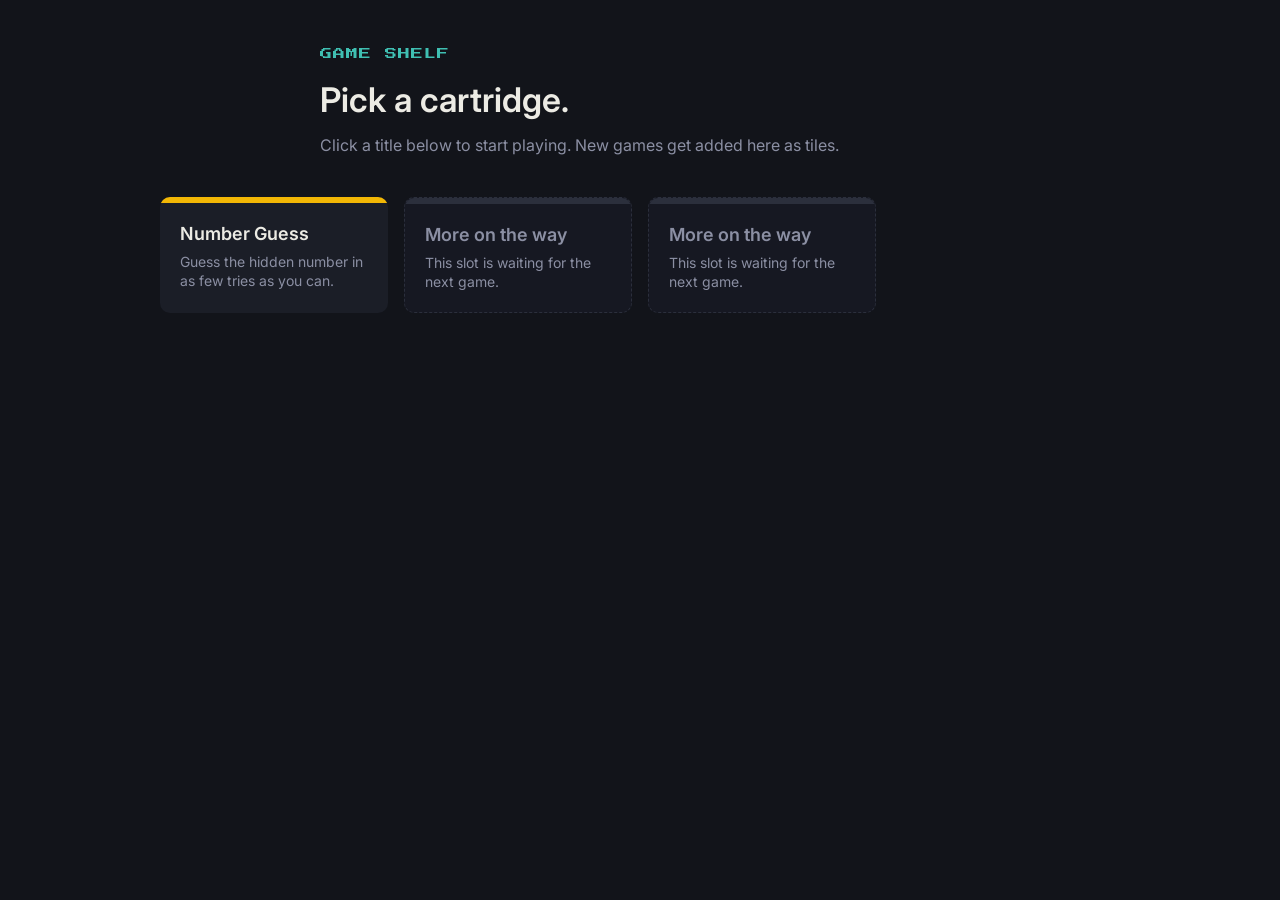
==== index.html @ e960b830 "Add files via upload" ====
<!DOCTYPE html>
<html lang="en">
<head>
<meta charset="UTF-8">
<meta name="viewport" content="width=device-width, initial-scale=1.0">
<title>Game Shelf</title>
<link rel="preconnect" href="https://fonts.googleapis.com">
<link rel="preconnect" href="https://fonts.gstatic.com" crossorigin>
<link href="https://fonts.googleapis.com/css2?family=Press+Start+2P&family=Inter:wght@400;500;600&display=swap" rel="stylesheet">
<link rel="stylesheet" href="style.css">
</head>
<body>

  <header class="shelf-header">
    <p class="wordmark">GAME SHELF</p>
    <h1>Pick a cartridge.</h1>
    <p class="subtext">Click a title below to start playing. New games get added here as tiles.</p>
  </header>

  <!--
    HOW TO ADD A NEW GAME:
    1. Put your game's files in their own folder under /games/, e.g. games/my-new-game/index.html
    2. Copy one <li class="tile"> block below and update the href, title, and blurb.
    3. Remove one of the "empty" placeholder tiles if you want to keep the grid tidy.
  -->
  <ul class="game-grid">

    <li class="tile" style="--stripe: #F2B705;">
      <a href="games/number-guess/index.html">
        <span class="tile-stripe"></span>
        <span class="tile-body">
          <span class="tile-title">Number Guess</span>
          <span class="tile-blurb">Guess the hidden number in as few tries as you can.</span>
        </span>
      </a>
    </li>

    <li class="tile tile--empty">
      <span class="tile-stripe"></span>
      <span class="tile-body">
        <span class="tile-title">More on the way</span>
        <span class="tile-blurb">This slot is waiting for the next game.</span>
      </span>
    </li>

    <li class="tile tile--empty">
      <span class="tile-stripe"></span>
      <span class="tile-body">
        <span class="tile-title">More on the way</span>
        <span class="tile-blurb">This slot is waiting for the next game.</span>
      </span>
    </li>

  </ul>

</body>
</html>
---- style.css ----
:root {
  --ink: #12141a;
  --surface: #1b1e27;
  --surface-empty: #161822;
  --text: #ecebe4;
  --text-muted: #8b8fa3;
  --teal: #3fbfb2;
  --border-empty: #2b2f3c;
}

* {
  box-sizing: border-box;
}

body {
  margin: 0;
  padding: 48px 24px 80px;
  background: var(--ink);
  color: var(--text);
  font-family: "Inter", system-ui, -apple-system, sans-serif;
  min-height: 100vh;
}

.shelf-header {
  max-width: 640px;
  margin: 0 auto 40px;
}

.wordmark {
  font-family: "Press Start 2P", monospace;
  font-size: 12px;
  letter-spacing: 1px;
  color: var(--teal);
  margin: 0 0 20px;
}

.shelf-header h1 {
  font-size: 34px;
  line-height: 1.2;
  margin: 0 0 12px;
  font-weight: 600;
}

.subtext {
  color: var(--text-muted);
  font-size: 16px;
  line-height: 1.5;
  margin: 0;
  max-width: 52ch;
}

.game-grid {
  list-style: none;
  margin: 0 auto;
  padding: 0;
  max-width: 960px;
  display: grid;
  grid-template-columns: repeat(auto-fill, minmax(220px, 1fr));
  gap: 16px;
}

.tile {
  border-radius: 10px;
  overflow: hidden;
  background: var(--surface);
}

.tile a {
  display: flex;
  flex-direction: column;
  height: 100%;
  color: inherit;
  text-decoration: none;
}

.tile a:hover .tile-title,
.tile a:focus-visible .tile-title {
  color: var(--teal);
}

.tile a:focus-visible {
  outline: 2px solid var(--teal);
  outline-offset: -2px;
}

.tile-stripe {
  display: block;
  height: 6px;
  background: var(--stripe, var(--border-empty));
}

.tile-body {
  display: flex;
  flex-direction: column;
  gap: 8px;
  padding: 20px;
  flex: 1;
}

.tile-title {
  font-size: 18px;
  font-weight: 600;
  transition: color 0.15s ease;
}

.tile-blurb {
  font-size: 14px;
  line-height: 1.4;
  color: var(--text-muted);
}

.tile--empty {
  background: var(--surface-empty);
  border: 1px dashed var(--border-empty);
}

.tile--empty .tile-title {
  color: var(--text-muted);
}

@media (prefers-reduced-motion: reduce) {
  .tile-title {
    transition: none;
  }
}
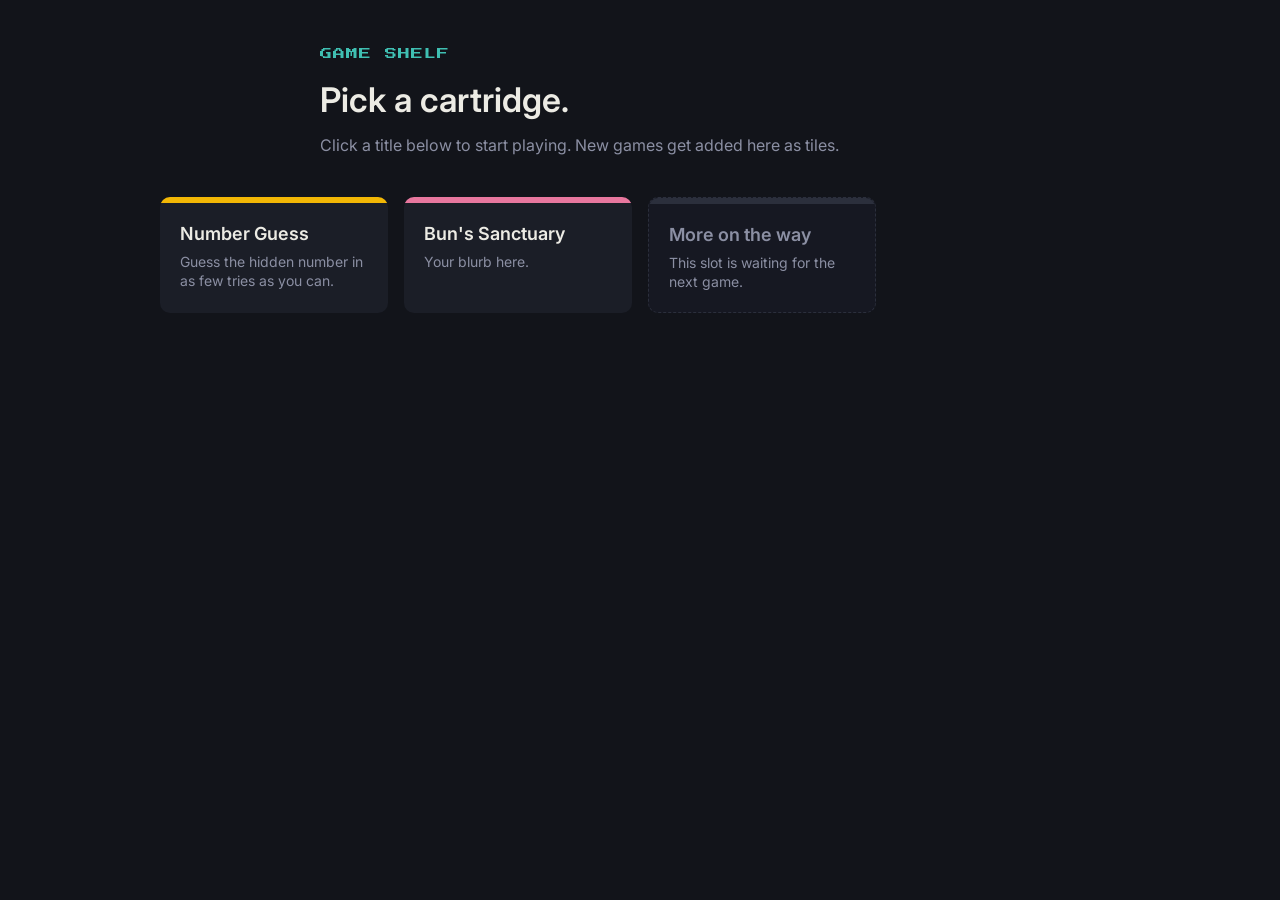
==== commit 687c5d3c: "Add Bun's Sanctuary tile to index.html" ====
--- a/index.html
+++ b/index.html
@@ -35,13 +35,15 @@
       </a>
     </li>
 
-    <li class="tile tile--empty">
-      <span class="tile-stripe"></span>
-      <span class="tile-body">
-        <span class="tile-title">More on the way</span>
-        <span class="tile-blurb">This slot is waiting for the next game.</span>
-      </span>
-    </li>
+   <li class="tile" style="--stripe: #E8779E;">
+  <a href="games/buns-sanctuary/index.html">
+    <span class="tile-stripe"></span>
+    <span class="tile-body">
+      <span class="tile-title">Bun's Sanctuary</span>
+      <span class="tile-blurb">Your blurb here.</span>
+    </span>
+  </a>
+</li>
 
     <li class="tile tile--empty">
       <span class="tile-stripe"></span>
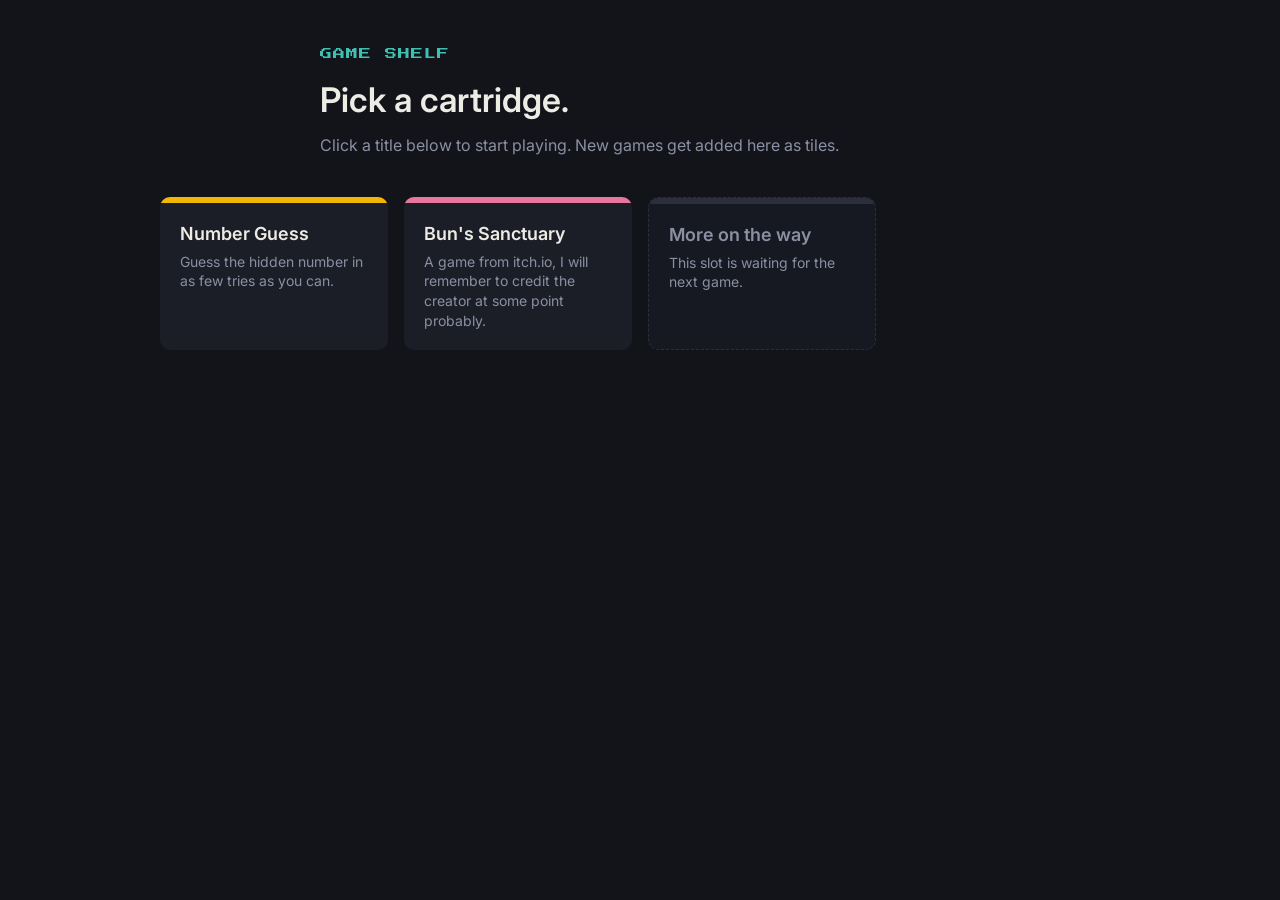
==== commit ed96f1a6: "Update game blurb for Bun's Sanctuary" ====
--- a/index.html
+++ b/index.html
@@ -40,7 +40,7 @@
     <span class="tile-stripe"></span>
     <span class="tile-body">
       <span class="tile-title">Bun's Sanctuary</span>
-      <span class="tile-blurb">Your blurb here.</span>
+      <span class="tile-blurb">A game from itch.io, I will remember to credit the creator at some point probably.</span>
     </span>
   </a>
 </li>
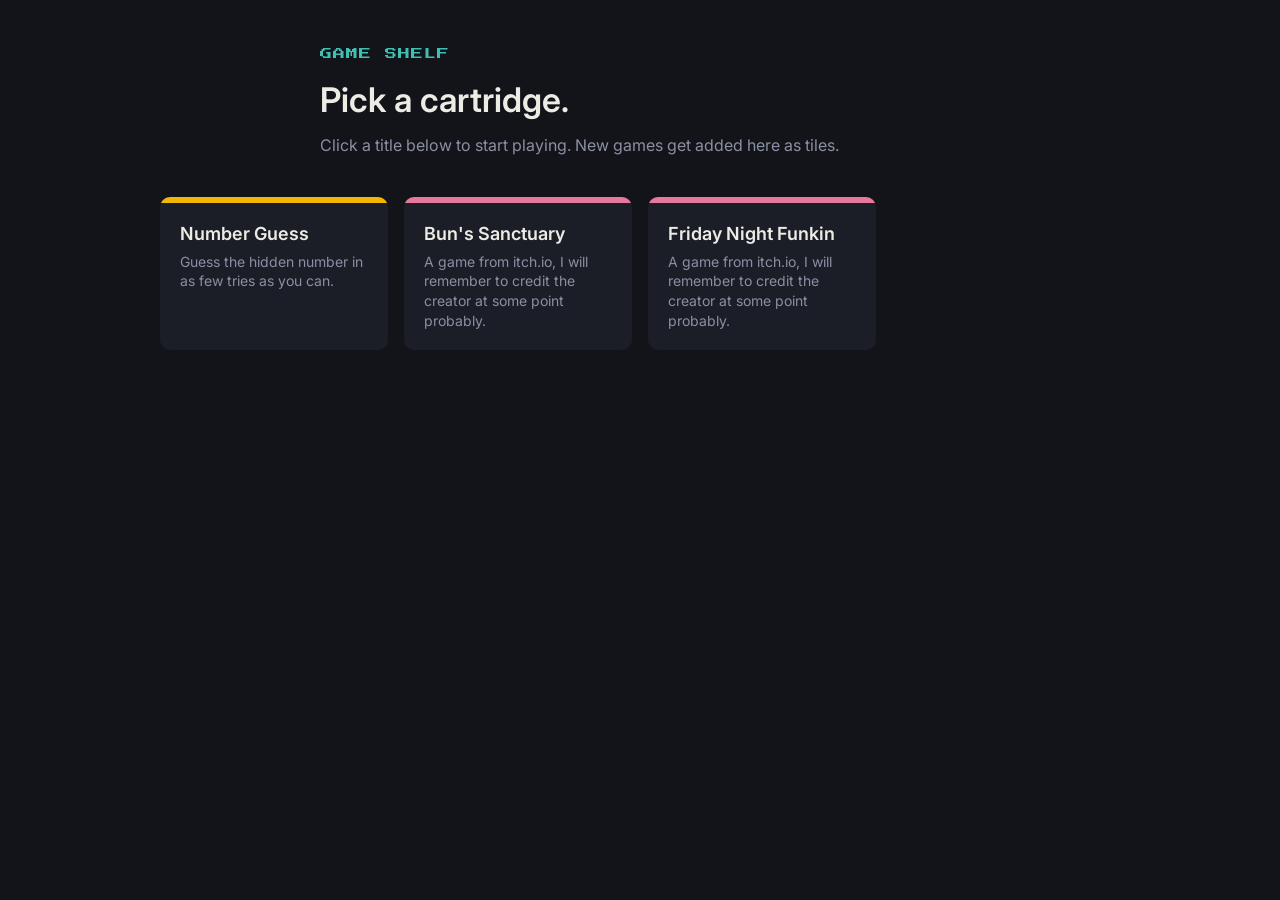
==== commit e98f1c60: "Added FNF" ====
--- a/index.html
+++ b/index.html
@@ -45,15 +45,15 @@
   </a>
 </li>
 
-    <li class="tile tile--empty">
-      <span class="tile-stripe"></span>
-      <span class="tile-body">
-        <span class="tile-title">More on the way</span>
-        <span class="tile-blurb">This slot is waiting for the next game.</span>
-      </span>
-    </li>
-
-  </ul>
+   <li class="tile" style="--stripe: #E8779E;">
+  <a href="games/friday-night-funkin/index.html">
+    <span class="tile-stripe"></span>
+    <span class="tile-body">
+      <span class="tile-title">Friday Night Funkin</span>
+      <span class="tile-blurb">A game from itch.io, I will remember to credit the creator at some point probably.</span>
+    </span>
+  </a>
+</li>
 
 </body>
 </html>
